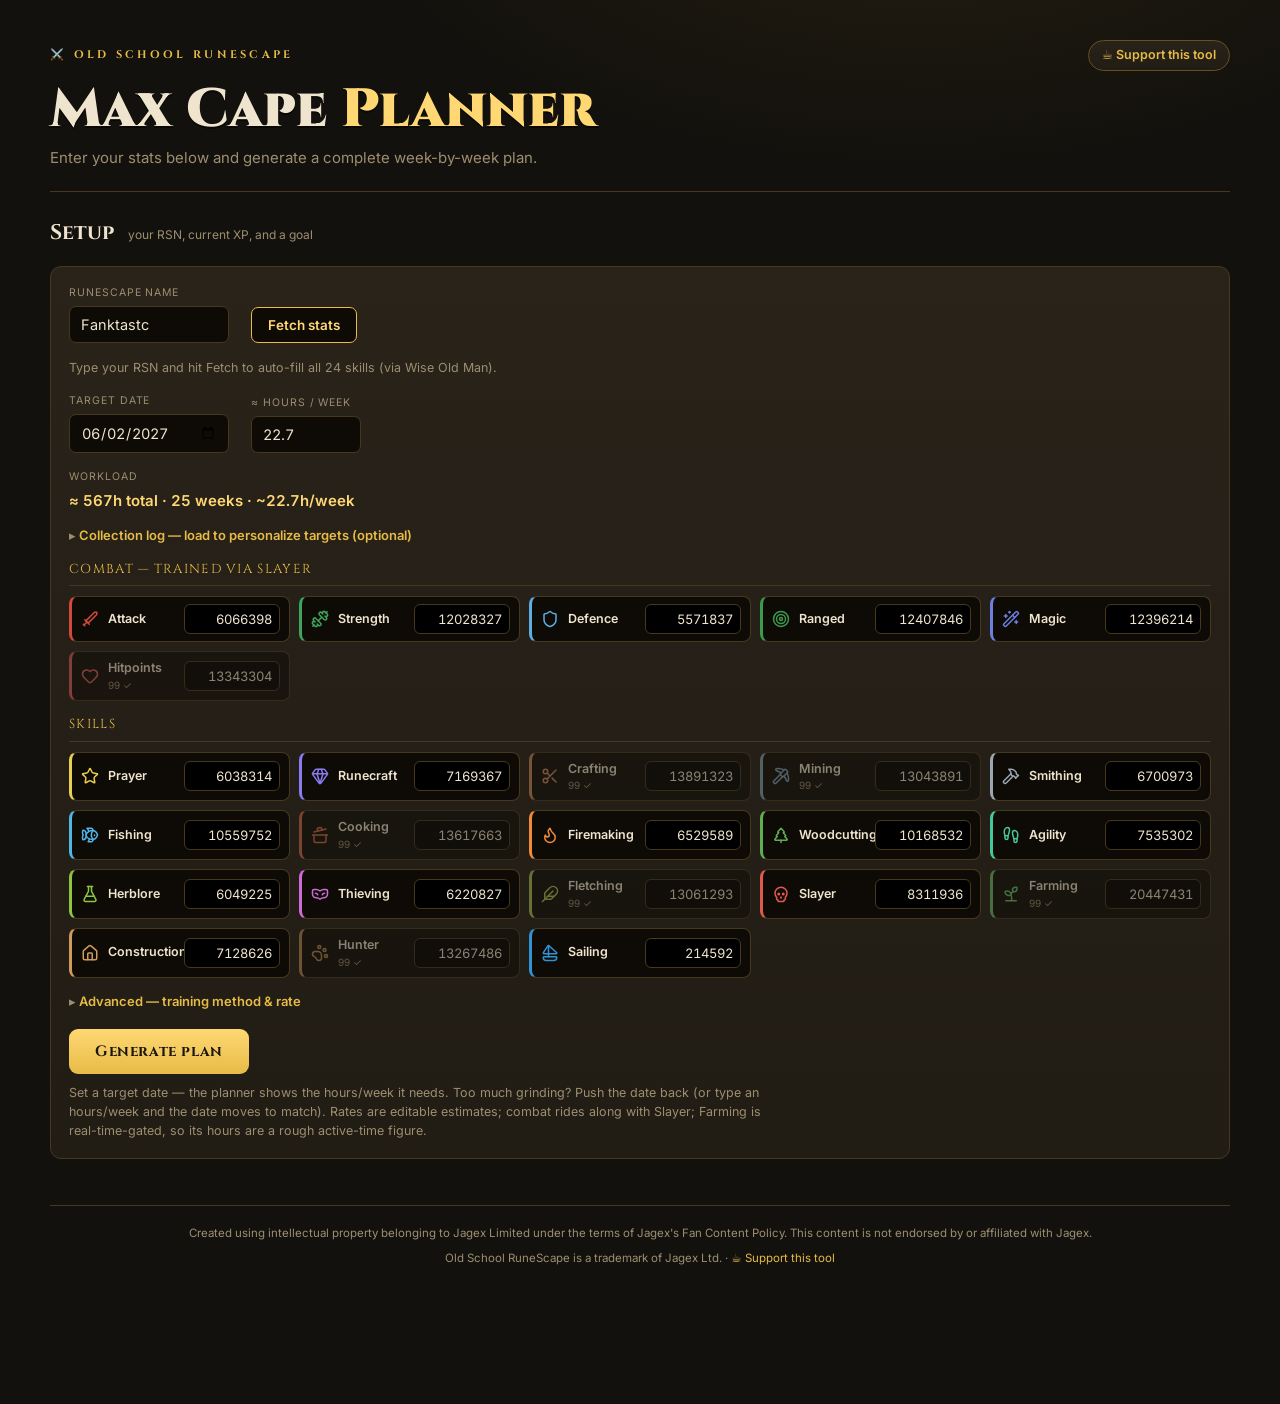
==== index.html @ f2377fce "Add files via upload" ====
<!DOCTYPE html>
<html lang="en">
<head>
<meta charset="UTF-8">
<meta name="viewport" content="width=device-width, initial-scale=1.0">
<title>Max Cape Planner</title>
<link rel="preconnect" href="https://fonts.googleapis.com">
<link rel="preconnect" href="https://fonts.gstatic.com" crossorigin>
<link href="https://fonts.googleapis.com/css2?family=Cinzel:wght@500;700;900&family=Inter:wght@400;500;600;700;800&display=swap" rel="stylesheet">
<link rel="stylesheet" href="styles.css">

</head>
<body>
<div class="wrap">
  <header class="hero">
    <div class="herotop">
      <div class="eyebrow">&#9876;&#65039; Old School RuneScape</div>
      <a class="supportlink" href="https://ko-fi.com/fanktastc" target="_blank" rel="noopener">&#9749; Support this tool</a>
    </div>
    <h1 class="title" id="heroTitle">Max Cape <em>Planner</em></h1>
    <p class="sub" id="heroSub">Enter your stats below and generate a complete week-by-week plan.</p>
    <div class="herometa hidden" id="heroMeta">
      <div class="bignum"><span class="n" id="heroRem">&#8211;</span><span class="l">XP still to go</span></div>
      <div class="bignum"><span class="n" id="heroDone">&#8211;</span><span class="l">Skills maxed</span></div>
      <div class="xpbar"><div class="track"><div class="fill" id="heroFill" style="width:0%"></div></div><div class="cap"><span id="heroPct">0%</span><span id="heroHours"></span></div></div>
    </div>
  </header>

  <section>
    <div class="sechead"><h2>Setup</h2><span class="tag">your RSN, current XP, and a goal</span></div>
    <div class="setup" id="setup"></div>
  </section>

  <div id="trackerWrap" class="hidden">
    <section id="dataSec">
      <div class="databar">
        <span class="datanote">&#128190; Saved automatically on this device. Back up to keep or move it.</span>
        <div class="databtns">
          <button id="export">&#11015;&#65039; Export</button>
          <button id="import">&#11014;&#65039; Import</button>
          <button id="reset">Reset all</button>
        </div>
      </div>
      <input id="importFile" type="file" accept="application/json,.json" style="display:none">
    </section>
    <div class="tabs" id="tabs">
      <button class="tab on" data-tab="overview">Overview</button>
      <button class="tab" data-tab="weeks">Weekly schedule</button>
      <button class="tab" data-tab="clog">Collection log</button>
      <button class="tab" data-tab="pvm">PvM</button>
    </div>
    <div class="tabpanel" data-panel="overview">
    <section><div class="thisweek" id="thisweek"></div></section>
    <section>
      <div class="sechead"><h2>Per-skill plan</h2><span class="tag">edit current XP any time — goals recalc</span></div>
      <div class="grid" id="skillgrid"></div>
    </section>
    </div>
    <div class="tabpanel hidden" data-panel="weeks">
    <section>
      <div class="sechead"><h2>Weekly XP goals</h2><span class="tag">tap a week to mark it done</span></div>
      <p class="hint">Each week shows the XP that skill needs to stay on track for 99 &mdash; remaining XP split over weeks not yet done. <b>Tap a week to mark done</b>; <b>edit current XP</b> above whenever it changes. Per-day / per-hour use your chosen hours/week.</p>
      <div id="timeline"></div>
    </section>
    </div>
    <div class="tabpanel hidden" data-panel="clog">
    <section id="clogSec">
      <div class="sechead clk" id="clogHead"><h2>Collection log targets</h2><span class="tag" id="logcount">0 logged</span><span class="caret">&#9662;</span></div>
      <div id="clogBody">
      <p class="hint" id="clogHint">Tap an item to mark it logged. <span class="priority">Gold = do first</span>, <span style="color:#4fb6e8">RNG = luck-gated</span>.</p>
      <div class="clog" id="clog"></div>
      </div>
    </section>
    <section id="grindSec">
      <div class="sechead"><h2>Collection log grinds</h2><span class="tag">via TempleOSRS</span></div>
      <div id="grindBody"></div>
    </section>
    </div>
    <div class="tabpanel hidden" data-panel="pvm">
    <section id="pvmSec"></section>
    </div>
  </div>
</div>

<footer class="sitefoot">
  <p>Created using intellectual property belonging to Jagex Limited under the terms of Jagex's Fan Content Policy. This content is not endorsed by or affiliated with Jagex.</p>
  <p>Old School RuneScape is a trademark of Jagex Ltd. &middot; <a id="donate" href="https://ko-fi.com/fanktastc" target="_blank" rel="noopener">&#9749; Support this tool</a></p>
</footer>
<script src="data.js"></script>
<script src="app.js"></script>
</body>
</html>
---- styles.css ----
:root{--bg:#13110d;--panel:#211c14;--panel2:#29231a;--edge:#46381f;--edge-bright:#67501f;--gold:#e6bb46;--gold-bright:#ffd874;--cream:#efe4ce;--muted:#9d8e70;--green:#6bd06b;--red:#e06b5a;--radius:11px}
  *{box-sizing:border-box;margin:0;padding:0}
  html{scroll-behavior:smooth}
  body{background:radial-gradient(1000px 560px at 72% -12%, rgba(230,187,70,.09), transparent 60%),var(--bg);color:var(--cream);font-family:'Inter',system-ui,sans-serif;font-size:15px;line-height:1.5;-webkit-font-smoothing:antialiased;padding:0 16px 80px}
  .wrap{max-width:1180px;margin:0 auto}
  .ico-img{object-fit:contain;vertical-align:middle}
  .ico{display:inline-flex}

  header.hero{padding:40px 0 22px;border-bottom:1px solid var(--edge);margin-bottom:26px}
  .eyebrow{font-family:'Cinzel',serif;font-weight:700;letter-spacing:.3em;text-transform:uppercase;font-size:11px;color:var(--gold);margin-bottom:12px}
  h1.title{font-family:'Cinzel',serif;font-weight:900;font-size:clamp(30px,6vw,54px);line-height:1;color:var(--cream);text-shadow:0 2px 0 #0a0805}
  h1.title em{color:var(--gold-bright);font-style:normal}
  .sub{color:var(--muted);margin-top:10px}.sub b{color:var(--cream);font-weight:600}
  .herotop{display:flex;align-items:center;justify-content:space-between;gap:12px;flex-wrap:wrap;margin-bottom:12px}
  .herotop .eyebrow{margin-bottom:0}
  .supportlink{display:inline-flex;align-items:center;gap:6px;font-size:12.5px;font-weight:600;color:var(--gold);text-decoration:none;border:1px solid var(--edge-bright);border-radius:999px;padding:5px 13px;background:linear-gradient(180deg,var(--panel2),var(--panel));transition:border-color .15s,color .15s;white-space:nowrap}
  .supportlink:hover{color:var(--gold-bright);border-color:var(--gold)}
  .herometa{display:flex;flex-wrap:wrap;gap:20px 36px;margin-top:22px;align-items:flex-end}
  .bignum{display:flex;flex-direction:column}
  .bignum .n{font-family:'Cinzel',serif;font-weight:700;font-size:27px;color:var(--gold-bright);font-variant-numeric:tabular-nums}
  .bignum .l{font-size:11px;letter-spacing:.12em;text-transform:uppercase;color:var(--muted);margin-top:4px}
  .xpbar{flex:1 1 260px;min-width:220px}
  .xpbar .track{height:13px;background:#0e0b07;border:1px solid var(--edge);border-radius:20px;overflow:hidden}
  .xpbar .fill{height:100%;background:linear-gradient(90deg,var(--gold),var(--gold-bright));border-radius:20px;transition:width .25s}
  .xpbar .cap{display:flex;justify-content:space-between;font-size:12px;color:var(--muted);margin-top:6px}

  section{margin-bottom:34px}
  .sechead{display:flex;align-items:baseline;gap:14px;margin-bottom:16px;flex-wrap:wrap}
  .sechead h2{font-family:'Cinzel',serif;font-weight:700;font-size:21px;color:var(--cream)}
  .sechead .tag{font-size:12px;color:var(--muted)}

  /* setup */
  .setup{background:linear-gradient(180deg,var(--panel2),var(--panel));border:1px solid var(--edge);border-radius:var(--radius);padding:18px}
  .setup .grp{font-family:'Cinzel',serif;font-size:13px;letter-spacing:.1em;text-transform:uppercase;color:var(--gold);margin:14px 0 10px;border-bottom:1px solid var(--edge);padding-bottom:6px}
  .setup .grp:first-child{margin-top:0}
  .frow{display:flex;flex-wrap:wrap;gap:16px 22px;align-items:flex-end;margin-bottom:6px}
  .fld{display:flex;flex-direction:column;gap:5px}
  .fld label{font-size:10.5px;letter-spacing:.09em;text-transform:uppercase;color:var(--muted)}
  .fld input,.fld select{background:#0e0b07;border:1px solid var(--edge);color:var(--cream);border-radius:7px;padding:9px 11px;font-size:14.5px;font-family:inherit;font-variant-numeric:tabular-nums}
  .fld input:focus,.fld select:focus{outline:none;border-color:var(--gold)}
  .modetoggle{display:inline-flex;border:1px solid var(--edge);border-radius:8px;overflow:hidden}
  .modetoggle button{background:#0e0b07;color:var(--muted);border:none;padding:9px 16px;font-family:inherit;font-size:13.5px;font-weight:600;cursor:pointer}
  .modetoggle button.on{background:var(--gold);color:#1a160d}
  .skillsform{display:grid;grid-template-columns:repeat(auto-fill,minmax(216px,1fr));gap:9px}
  .srow{display:flex;align-items:center;gap:9px;background:#0e0b07;border:1px solid var(--edge);border-left:3px solid var(--c);border-radius:8px;padding:7px 9px}
  .srow .ico{color:var(--c)}
  .srow .nm{font-size:12.5px;font-weight:600;color:var(--cream);flex:1;min-width:0}
  .srow .nm small{display:block;color:var(--muted);font-weight:400;font-size:10px}
  .srow input{width:96px;background:#000;border:1px solid var(--edge);color:var(--cream);border-radius:6px;padding:6px 7px;font-size:13px;font-family:inherit;font-variant-numeric:tabular-nums;text-align:right}
  .srow input:focus{outline:none;border-color:var(--c)}
  .srow select.msel{flex:1;min-width:0;background:#000;border:1px solid var(--edge);color:var(--cream);border-radius:6px;padding:6px 7px;font-size:12px;font-family:inherit}
  .srow select.msel:focus{outline:none;border-color:var(--c)}
  .srow.maxed{opacity:.5}
  details.adv{margin-top:14px}
  details.adv summary{cursor:pointer;color:var(--gold);font-size:13px;font-weight:600;list-style:none}
  details.adv summary::-webkit-details-marker{display:none}
  details.adv summary::before{content:"▸ ";color:var(--muted)}
  details.adv[open] summary::before{content:"▾ "}
  .genbtn{margin-top:18px;background:linear-gradient(180deg,var(--gold-bright),var(--gold));color:#1a160d;border:none;font-family:'Cinzel',serif;font-weight:700;font-size:15px;padding:12px 26px;border-radius:9px;cursor:pointer;letter-spacing:.04em}
  .genbtn:hover{filter:brightness(1.07)}
  .fetchbtn{background:#0e0b07;border:1px solid var(--gold);color:var(--gold-bright);font-family:inherit;font-weight:600;font-size:13.5px;padding:9px 16px;border-radius:7px;cursor:pointer}
  .fetchbtn:hover{background:var(--gold);color:#1a160d}
  .fetchbtn:disabled{opacity:.6;cursor:default}
  .warn{background:#2a1d12;border:1px solid #7a5a28;border-left:4px solid var(--gold);border-radius:8px;padding:11px 14px;margin-top:14px;font-size:13px;color:var(--gold-bright)}
  .note{font-size:12.5px;color:var(--muted);margin-top:10px;max-width:90ch}

  .thisweek{border-radius:var(--radius);padding:16px 18px;display:flex;flex-wrap:wrap;align-items:center;gap:8px 24px;background:linear-gradient(180deg,var(--panel2),var(--panel));border:1px solid var(--c);border-left:5px solid var(--c)}
  .thisweek .ico{color:var(--c)}
  .thisweek .lbl{font-size:11px;letter-spacing:.13em;text-transform:uppercase;color:var(--muted)}
  .thisweek .sk{font-family:'Cinzel',serif;font-weight:700;font-size:24px;color:var(--c)}
  .thisweek .goal{font-size:24px;font-weight:800;color:var(--gold-bright);font-variant-numeric:tabular-nums}
  .thisweek .meta{font-size:12.5px;color:var(--muted);flex-basis:100%;margin-top:2px}

  .grid{display:grid;grid-template-columns:repeat(auto-fill,minmax(238px,1fr));gap:12px}
  .skill{background:linear-gradient(180deg,var(--panel2),var(--panel));border:1px solid var(--edge);border-left:4px solid var(--c);border-radius:var(--radius);padding:12px 14px}
  .skill .row1{display:flex;align-items:center;gap:9px}
  .skill .row1 .ico{color:var(--c)}
  .skill .sname{font-weight:700;font-size:15px;color:var(--c)}
  .skill .wk{font-size:11px;color:var(--muted);font-variant-numeric:tabular-nums;margin-left:auto}
  .skill .smeth{font-size:11px;color:var(--muted);margin-top:3px}
  .skill input.cur{width:100%;margin-top:9px;background:#0e0b07;border:1px solid var(--edge);color:var(--cream);border-radius:6px;padding:7px 9px;font-size:14px;font-family:inherit;font-variant-numeric:tabular-nums}
  .skill input.cur:focus{outline:none;border-color:var(--c)}
  .skill .nums{display:flex;justify-content:space-between;font-size:12px;margin-top:9px;font-variant-numeric:tabular-nums}
  .skill .nums .b{color:var(--muted)}.skill .nums b{color:var(--gold-bright);font-weight:600}
  .skill .mini{height:6px;background:#0e0b07;border-radius:10px;overflow:hidden;margin-top:9px;border:1px solid var(--edge)}
  .skill .mini i{display:block;height:100%;background:var(--c);border-radius:10px;transition:width .25s}
  .skill.maxed{border-left-color:var(--green)}.skill.maxed .sname{color:var(--green)}

  .phasegroup{margin-bottom:14px}
  .monthbar{font-family:'Cinzel',serif;font-weight:700;font-size:13px;letter-spacing:.12em;text-transform:uppercase;color:var(--gold);padding:8px 0;margin-bottom:4px;border-bottom:1px solid var(--edge)}
  .weeks{display:grid;grid-template-columns:repeat(auto-fill,minmax(164px,1fr));gap:10px;margin-top:10px}
  .week{background:linear-gradient(180deg,var(--panel2),var(--panel));border:1.5px solid var(--c);border-radius:var(--radius);padding:11px 10px 12px;text-align:center;cursor:pointer;position:relative;transition:transform .06s,box-shadow .12s}
  .week:hover{box-shadow:0 0 0 1px var(--c)}
  .week:active{transform:scale(.98)}
  .week .wn{font-size:10px;color:var(--muted);letter-spacing:.04em}
  .week .ico{color:var(--c);justify-content:center;margin:5px 0 3px}
  .week .ws{font-weight:700;font-size:14px;color:var(--c)}
  .week .wgoal{font-size:15px;font-weight:800;color:var(--gold-bright);margin-top:5px;font-variant-numeric:tabular-nums}
  .week .wsub{font-size:10px;color:var(--muted)}
  .week .wbreak{font-size:10.5px;color:var(--muted);margin-top:2px;font-variant-numeric:tabular-nums}
  .week.now{box-shadow:0 0 0 2px var(--gold) inset}
  .week.done{filter:saturate(.5);opacity:.6}
  .week.done::after{content:"\2713";position:absolute;right:9px;top:8px;color:var(--green);font-weight:800;font-size:14px}
  .week.done .wgoal{color:var(--green);font-size:13px}
  .week.flex .wgoal{color:#4fa3d8}

  .clog{display:grid;grid-template-columns:repeat(auto-fill,minmax(300px,1fr));gap:12px}
  .clog .card{background:linear-gradient(180deg,var(--panel2),var(--panel));border:1px solid var(--edge);border-left:4px solid var(--c);border-radius:var(--radius);padding:13px 14px}
  .clog .card h3{font-size:14px;font-weight:700;color:var(--c);display:flex;align-items:center;gap:7px;margin-bottom:2px}
  .clog .card h3 .ico{color:var(--c)}
  .clog .card .cnt{font-size:11px;color:var(--muted);margin-bottom:9px;font-variant-numeric:tabular-nums}
  .sechead.clk{cursor:pointer;user-select:none}
  .sechead .caret{margin-left:8px;color:var(--muted);transition:transform .15s;font-size:11px}
  .sechead.closed .caret{transform:rotate(-90deg)}
  details.pvmsec{margin-top:18px;border:1px solid var(--edge);border-radius:var(--radius);background:linear-gradient(180deg,var(--panel2),var(--panel))}
  details.pvmsec>summary{cursor:pointer;user-select:none;list-style:none;padding:13px 15px;font-size:15px;font-weight:700;color:var(--cream);display:flex;align-items:center;gap:9px}
  details.pvmsec>summary::-webkit-details-marker{display:none}
  details.pvmsec>summary .tag{margin-left:auto}
  .pvmbody{padding:0 15px 15px}
  .pvmbody .stat{display:inline-flex;gap:6px;align-items:baseline;margin-right:18px;font-size:12.5px;color:var(--muted)}
  .pvmbody .stat b{color:var(--cream);font-size:17px;font-variant-numeric:tabular-nums}
  .pvm{display:grid;grid-template-columns:repeat(auto-fill,minmax(155px,1fr));gap:8px;margin-top:4px}
  .pvm .kc{display:flex;justify-content:space-between;gap:8px;background:var(--panel2);border:1px solid var(--edge);border-radius:8px;padding:7px 10px;font-size:12.5px}
  .pvm .kc span{color:var(--muted);overflow:hidden;text-overflow:ellipsis;white-space:nowrap}
  .pvm .kc b{color:var(--cream);font-variant-numeric:tabular-nums}
  .grnav{display:flex;gap:8px;margin:4px 0 12px}
  .gsort{background:var(--panel2);border:1px solid var(--edge);color:var(--muted);border-radius:7px;padding:6px 11px;font-size:12px;cursor:pointer;font-family:inherit}
  .gsort.on{color:var(--cream);border-color:var(--gold)}
  .grinds{display:grid;gap:9px}
  .grind{background:var(--panel2);border:1px solid var(--edge);border-radius:9px;padding:9px 11px}
  .grind .gh{display:flex;justify-content:space-between;gap:8px;font-size:13px}
  .grind .gh b{color:var(--cream)}
  .grind .gh span{color:var(--muted);font-variant-numeric:tabular-nums;white-space:nowrap}
  .grind .gbar{height:5px;background:#0006;border-radius:3px;overflow:hidden;margin:6px 0}
  .grind .gbar i{display:block;height:100%;background:var(--gold)}
  .grind .gmiss{font-size:11.5px;color:var(--muted);line-height:1.45}
  .databar{display:flex;flex-wrap:wrap;align-items:center;gap:10px;justify-content:space-between;background:linear-gradient(180deg,var(--panel2),var(--panel));border:1px solid var(--edge-bright);border-radius:var(--radius);padding:11px 14px}
  .databar .datanote{font-size:12.5px;color:var(--muted)}
  .databtns{display:flex;gap:8px;flex-wrap:wrap}
  .databtns button{font-family:inherit;font-size:12.5px;font-weight:600;cursor:pointer;border-radius:8px;padding:8px 14px;background:transparent;border:1px solid var(--edge-bright);color:var(--cream)}
  .databtns button:hover{border-color:var(--gold);color:var(--gold-bright)}
  .databtns #reset{border-color:#6a3a32;color:var(--red)}
  .databtns #reset:hover{border-color:var(--red);color:var(--red)}
  .item{display:flex;gap:9px;padding:5px 0;align-items:flex-start;cursor:pointer;font-size:13px}
  .item .box{flex:none;width:17px;height:17px;border:1.5px solid var(--edge-bright);border-radius:4px;margin-top:1px;display:grid;place-items:center}
  .item.on .box{background:var(--c);border-color:var(--c)}
  .item.on .box::after{content:"\2713";color:#10100c;font-size:12px;font-weight:900;line-height:1}
  .item .txt{color:var(--cream)}.item.on .txt{color:var(--muted);text-decoration:line-through}
  .item .rng{font-size:10px;color:#4fb6e8;border:1px solid var(--edge);padding:0 5px;border-radius:10px;margin-left:4px;white-space:nowrap;text-decoration:none!important}
  .priority{color:var(--gold-bright)!important;font-weight:600}

  .hint{font-size:12px;color:var(--muted);margin:-6px 0 18px;max-width:90ch}.hint b{color:var(--cream)}
  .reset{margin-top:8px;background:none;border:1px solid var(--edge);color:var(--muted);font-family:inherit;font-size:12px;padding:7px 14px;border-radius:7px;cursor:pointer}
  .reset:hover{border-color:var(--red);color:var(--red)}
  .hidden{display:none}
  .tabs{display:flex;flex-wrap:wrap;gap:6px;margin:2px 0 20px;border-bottom:1px solid var(--edge)}
  .tab{appearance:none;background:transparent;border:1px solid transparent;border-bottom:none;color:var(--muted);font-family:inherit;font-size:13.5px;font-weight:600;padding:9px 16px;cursor:pointer;border-radius:9px 9px 0 0;position:relative;top:1px}
  .tab:hover{color:var(--cream)}
  .tab.on{color:var(--gold-bright);background:linear-gradient(180deg,var(--panel2),var(--panel));border-color:var(--edge);border-bottom-color:var(--panel)}
  .tabpanel{animation:fadein .18s ease}
  @keyframes fadein{from{opacity:0;transform:translateY(3px)}to{opacity:1;transform:none}}
  .clog .card .mini{height:6px;background:#0e0b07;border-radius:10px;overflow:hidden;margin:3px 0 2px;border:1px solid var(--edge)}
  .clog .card .mini i{display:block;height:100%;border-radius:10px;transition:width .25s}
  .clog .card .item.extra{display:none}
  .clog .card.expanded .item.extra{display:flex}
  .moretoggle{font-size:12px;color:var(--gold);cursor:pointer;margin-top:6px;user-select:none;font-weight:600}
  .moretoggle:hover{color:var(--gold-bright)}
  .gotlist{margin-top:9px;border-top:1px dashed var(--edge);padding-top:6px}
  .gotlist>summary{cursor:pointer;font-size:12px;color:var(--green);list-style:none;user-select:none;padding:2px 0}
  .gotlist>summary::-webkit-details-marker{display:none}
  .gotlist>summary::marker{content:""}
  .gotlist .item{cursor:default;padding:3px 0}
  @media (max-width:560px){
    body{padding:0 12px 60px}.herometa{gap:16px 24px}
    .frow{gap:12px 14px}
    .fld{flex:1 1 140px}
    .fld input,.fld select{width:100%!important;box-sizing:border-box}
    .tab{padding:9px 13px;font-size:13px}
    .clog .card .item,.item{padding:7px 0}
    .thisweek .sk,.thisweek .goal{font-size:21px}
    .week{padding:10px 8px}
  }
  @media (prefers-reduced-motion:reduce){*{transition:none!important}}
  /* --- site footer (attribution + support link) --- */
  .sitefoot{max-width:1180px;margin:46px auto 56px;padding:18px 16px 0;border-top:1px solid var(--edge);color:var(--muted);font-size:11.5px;line-height:1.65;text-align:center}
  .sitefoot p{margin:0 0 6px}
  .sitefoot a{color:var(--gold);text-decoration:none}
  .sitefoot a:hover{color:var(--gold-bright)}
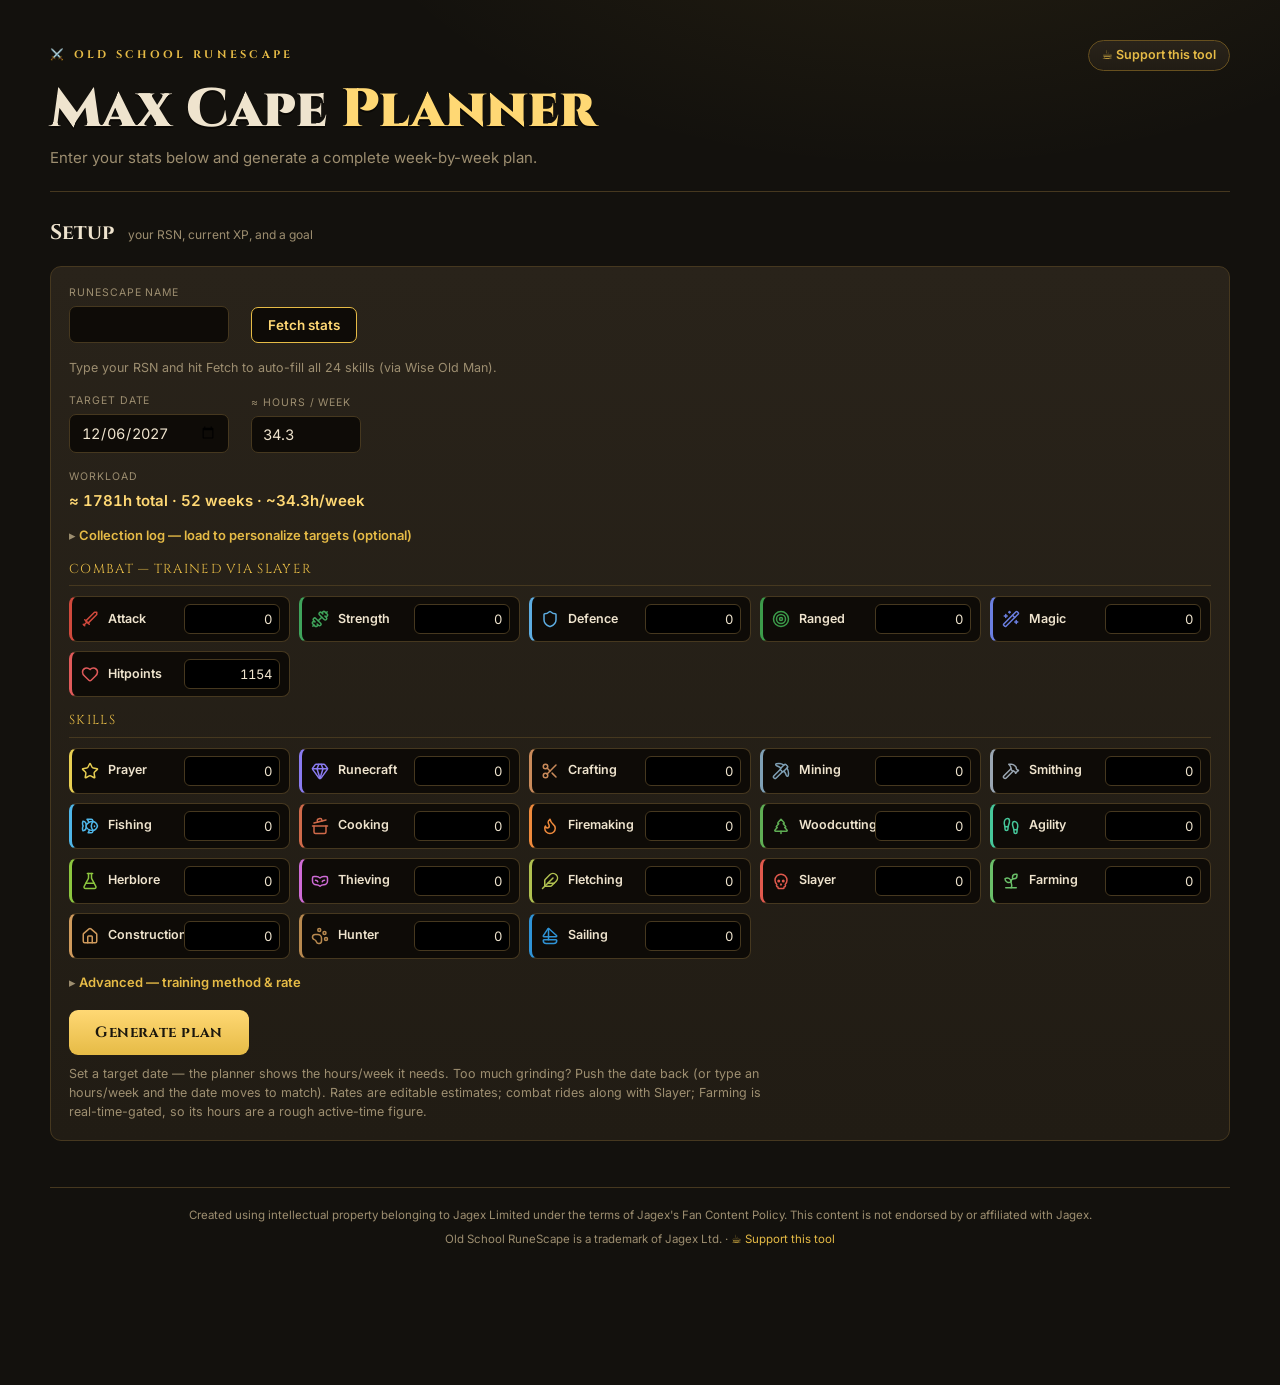
==== commit 9a159481: "Add Progress tracking tab (snapshots, pace vs target, burndown chart) Add Progress tracking tab (sna" ====
--- a/index.html
+++ b/index.html
@@ -45,6 +45,7 @@
     </section>
     <div class="tabs" id="tabs">
       <button class="tab on" data-tab="overview">Overview</button>
+      <button class="tab" data-tab="progress">Progress</button>
       <button class="tab" data-tab="weeks">Weekly schedule</button>
       <button class="tab" data-tab="clog">Collection log</button>
       <button class="tab" data-tab="pvm">PvM</button>
@@ -54,6 +55,12 @@
     <section>
       <div class="sechead"><h2>Per-skill plan</h2><span class="tag">edit current XP any time — goals recalc</span></div>
       <div class="grid" id="skillgrid"></div>
+    </section>
+    </div>
+    <div class="tabpanel hidden" data-panel="progress">
+    <section>
+      <div class="sechead"><h2>Progress</h2><span class="tag">tracked on this device</span></div>
+      <div id="progressBody"></div>
     </section>
     </div>
     <div class="tabpanel hidden" data-panel="weeks">
--- a/styles.css
+++ b/styles.css
@@ -159,6 +159,28 @@
   .tab.on{color:var(--gold-bright);background:linear-gradient(180deg,var(--panel2),var(--panel));border-color:var(--edge);border-bottom-color:var(--panel)}
   .tabpanel{animation:fadein .18s ease}
   @keyframes fadein{from{opacity:0;transform:translateY(3px)}to{opacity:1;transform:none}}
+  .prow{display:grid;grid-template-columns:repeat(auto-fit,minmax(150px,1fr));gap:12px;margin:2px 0 14px}
+  .pcard{background:var(--panel2);border:1px solid var(--edge);border-radius:var(--radius);padding:13px 15px}
+  .pcard .lbl{font-size:10.5px;color:var(--muted);text-transform:uppercase;letter-spacing:.05em}
+  .pcard .big{font-size:22px;font-weight:700;color:var(--cream);margin-top:3px;font-variant-numeric:tabular-nums}
+  .pcard .big.gain{color:var(--green)}
+  .statuspill{border-radius:var(--radius);padding:12px 15px;font-size:14px;font-weight:600;line-height:1.45;margin:0 0 16px;border:1px solid}
+  .statuspill.ok{background:rgba(107,208,107,.09);border-color:rgba(107,208,107,.4);color:var(--green)}
+  .statuspill.behind{background:rgba(224,107,90,.09);border-color:rgba(224,107,90,.4);color:var(--red)}
+  .statuspill.neutral{background:var(--panel2);border-color:var(--edge);color:var(--cream)}
+  .pchart{background:var(--panel2);border:1px solid var(--edge);border-radius:var(--radius);padding:14px;margin-bottom:14px}
+  .pchart svg{width:100%;height:auto;display:block}
+  .snaplist{margin:0 0 14px}
+  .snaplist>summary{cursor:pointer;color:var(--gold);font-size:12.5px;user-select:none;list-style:none;padding:3px 0}
+  .snaplist>summary::-webkit-details-marker{display:none}
+  .snaplist>summary::marker{content:""}
+  .snaprow{display:flex;align-items:center;gap:10px;padding:6px 0;border-bottom:1px solid var(--edge);font-size:13px}
+  .snaprow .d{color:var(--cream);min-width:80px;font-weight:600}
+  .snaprow .t{color:var(--muted)}
+  .snaprow .del{margin-left:auto;color:var(--muted);cursor:pointer;font-size:11.5px;border:1px solid var(--edge);border-radius:7px;padding:3px 9px;background:transparent;font-family:inherit}
+  .snaprow .del:hover{color:var(--red);border-color:var(--red)}
+  .logbtn{appearance:none;font-family:inherit;font-weight:700;font-size:13px;color:var(--bg);background:var(--gold);border:none;border-radius:9px;padding:9px 17px;cursor:pointer}
+  .logbtn:hover{background:var(--gold-bright)}
   .clog .card .mini{height:6px;background:#0e0b07;border-radius:10px;overflow:hidden;margin:3px 0 2px;border:1px solid var(--edge)}
   .clog .card .mini i{display:block;height:100%;border-radius:10px;transition:width .25s}
   .clog .card .item.extra{display:none}
